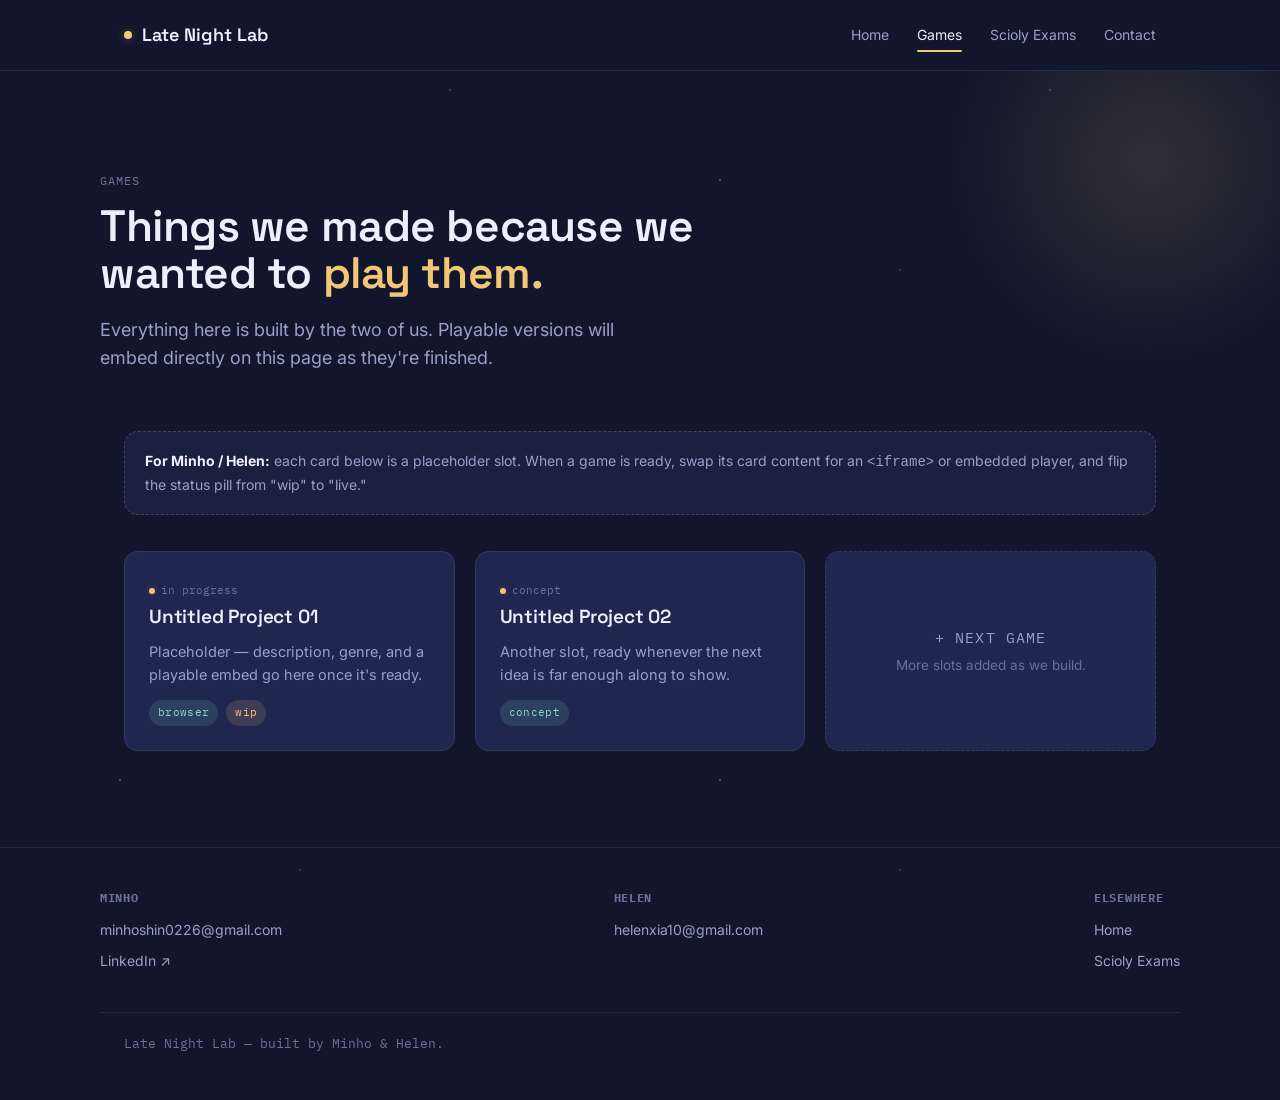
==== games.html @ dceb89b7 "Add files via upload" ====
<!DOCTYPE html>
<html lang="en">
<head>
<meta charset="UTF-8" />
<meta name="viewport" content="width=device-width, initial-scale=1.0" />
<title>Games — Late Night Lab</title>
<meta name="description" content="Games made by Minho and Helen." />
<link rel="preconnect" href="https://fonts.googleapis.com">
<link href="https://fonts.googleapis.com/css2?family=Space+Grotesk:wght@500;600;700&family=Inter:wght@400;500;600&family=IBM+Plex+Mono:wght@400;500&display=swap" rel="stylesheet">
<link rel="stylesheet" href="styles.css" />
</head>
<body>

<header class="site-header">
  <div class="nav-row">
    <a href="index.html" class="brand"><span class="dot"></span> Late Night Lab</a>
    <button class="menu-toggle" aria-label="Toggle menu" aria-expanded="false">Menu</button>
    <nav class="main-nav">
      <a href="index.html">Home</a>
      <a href="games.html" class="active">Games</a>
      <a href="scioly.html">Scioly Exams</a>
      <a href="index.html#contact">Contact</a>
    </nav>
  </div>
</header>

<section class="hero" style="padding-bottom: 32px;">
  <div class="glow" aria-hidden="true"></div>
  <div class="hero-inner">
    <p class="label">Games</p>
    <h1 style="font-size: clamp(30px, 5vw, 44px);">Things we made because we wanted to <span class="accent">play them.</span></h1>
    <p class="sub">Everything here is built by the two of us. Playable versions will embed directly on this page as they're finished.</p>
  </div>
</section>

<section class="section" style="padding-top: 8px;">
  <div class="wrap">

    <div class="note-box">
      <strong>For Minho / Helen:</strong> each card below is a placeholder slot. When a game is ready, swap its card content for an <code>&lt;iframe&gt;</code> or embedded player, and flip the status pill from "wip" to "live."
    </div>

    <div class="grid">

      <div class="card">
        <span class="status-pill wip"><span class="dot"></span>in progress</span>
        <h3>Untitled Project 01</h3>
        <p>Placeholder — description, genre, and a playable embed go here once it's ready.</p>
        <div class="tag-row">
          <span class="tag">browser</span>
          <span class="tag amber">wip</span>
        </div>
      </div>

      <div class="card">
        <span class="status-pill wip"><span class="dot"></span>concept</span>
        <h3>Untitled Project 02</h3>
        <p>Another slot, ready whenever the next idea is far enough along to show.</p>
        <div class="tag-row">
          <span class="tag">concept</span>
        </div>
      </div>

      <div class="card" style="display: flex; align-items: center; justify-content: center; text-align: center; border-style: dashed; min-height: 180px;">
        <div>
          <p class="label" style="margin-bottom: 6px;">+ next game</p>
          <p style="color: var(--text-faint); font-size: 13.5px; margin: 0;">More slots added as we build.</p>
        </div>
      </div>

    </div>
  </div>
</section>

<footer id="contact">
  <div class="footer-inner">
    <div class="footer-col">
      <h4>Minho</h4>
      <a href="mailto:minhoshin0226@gmail.com">minhoshin0226@gmail.com</a>
      <a href="https://www.linkedin.com/in/minho-shin-3a4a04366" target="_blank" rel="noopener">LinkedIn ↗</a>
    </div>
    <div class="footer-col">
      <h4>Helen</h4>
      <a href="mailto:helenxia10@gmail.com">helenxia10@gmail.com</a>
    </div>
    <div class="footer-col">
      <h4>Elsewhere</h4>
      <a href="index.html">Home</a>
      <a href="scioly.html">Scioly Exams</a>
    </div>
  </div>
  <div class="footer-bottom wrap">Late Night Lab — built by Minho &amp; Helen.</div>
</footer>

<script src="nav.js"></script>
</body>
</html>
---- styles.css ----
/* ============================================
   Late Night Lab — shared styles
   Palette: after-hours study desk, ink navy + lamp glow
   ============================================ */

:root {
  --bg: #12162c;
  --bg-elevated: #1a2040;
  --bg-card: #1f2650;
  --bg-card-hover: #262e5e;
  --border: rgba(237, 239, 255, 0.09);
  --border-strong: rgba(237, 239, 255, 0.18);
  --text: #edeffb;
  --text-muted: #9a9fc9;
  --text-faint: #6b709a;
  --amber: #f3c675;
  --amber-soft: rgba(243, 198, 117, 0.14);
  --mint: #86d9c4;
  --mint-soft: rgba(134, 217, 196, 0.14);
  --radius: 14px;
  --radius-sm: 8px;
  --max-w: 1080px;
}

* { box-sizing: border-box; }

html { scroll-behavior: smooth; }

body {
  margin: 0;
  background: var(--bg);
  color: var(--text);
  font-family: "Inter", -apple-system, BlinkMacSystemFont, "Segoe UI", sans-serif;
  font-size: 16px;
  line-height: 1.6;
  -webkit-font-smoothing: antialiased;
  position: relative;
  min-height: 100vh;
}

/* --- starfield backdrop --- */
body::before {
  content: "";
  position: fixed;
  inset: 0;
  z-index: 0;
  pointer-events: none;
  background-image:
    radial-gradient(1.5px 1.5px at 20% 30%, rgba(237,239,255,0.5) 50%, transparent 51%),
    radial-gradient(1.5px 1.5px at 75% 15%, rgba(237,239,255,0.35) 50%, transparent 51%),
    radial-gradient(1px 1px at 60% 70%, rgba(237,239,255,0.4) 50%, transparent 51%),
    radial-gradient(1px 1px at 90% 60%, rgba(237,239,255,0.3) 50%, transparent 51%),
    radial-gradient(1.5px 1.5px at 35% 85%, rgba(237,239,255,0.3) 50%, transparent 51%),
    radial-gradient(1px 1px at 10% 65%, rgba(237,239,255,0.35) 50%, transparent 51%),
    radial-gradient(1.5px 1.5px at 50% 45%, rgba(237,239,255,0.25) 50%, transparent 51%),
    radial-gradient(1px 1px at 85% 90%, rgba(237,239,255,0.3) 50%, transparent 51%);
  background-repeat: repeat;
  background-size: 600px 600px;
  opacity: 0.6;
}

h1, h2, h3 {
  font-family: "Space Grotesk", "Inter", sans-serif;
  font-weight: 600;
  letter-spacing: -0.01em;
  margin: 0;
  color: var(--text);
}

a { color: inherit; text-decoration: none; }

.wrap {
  position: relative;
  z-index: 1;
  max-width: var(--max-w);
  margin: 0 auto;
  padding: 0 24px;
}

.label {
  font-family: "IBM Plex Mono", monospace;
  font-size: 12px;
  letter-spacing: 0.08em;
  text-transform: uppercase;
  color: var(--text-faint);
}

/* --- header / nav --- */
header.site-header {
  position: relative;
  z-index: 2;
  border-bottom: 1px solid var(--border);
}

.nav-row {
  display: flex;
  align-items: center;
  justify-content: space-between;
  padding: 20px 24px;
  max-width: var(--max-w);
  margin: 0 auto;
}

.brand {
  display: flex;
  align-items: center;
  gap: 10px;
  font-family: "Space Grotesk", sans-serif;
  font-weight: 600;
  font-size: 18px;
}

.brand .dot {
  width: 8px;
  height: 8px;
  border-radius: 50%;
  background: var(--amber);
  box-shadow: 0 0 8px 2px var(--amber-soft);
}

nav.main-nav {
  display: flex;
  gap: 28px;
  font-size: 14px;
  color: var(--text-muted);
}

nav.main-nav a {
  position: relative;
  padding: 4px 0;
  transition: color 0.2s ease;
}

nav.main-nav a:hover,
nav.main-nav a.active {
  color: var(--text);
}

nav.main-nav a.active::after {
  content: "";
  position: absolute;
  left: 0;
  right: 0;
  bottom: -2px;
  height: 2px;
  background: var(--amber);
  border-radius: 2px;
}

.menu-toggle {
  display: none;
  background: none;
  border: 1px solid var(--border-strong);
  border-radius: var(--radius-sm);
  color: var(--text);
  padding: 8px 10px;
  font-size: 14px;
  cursor: pointer;
}

/* --- hero --- */
.hero {
  position: relative;
  padding: 88px 24px 64px;
  text-align: left;
  overflow: hidden;
}

.hero .glow {
  position: absolute;
  top: -120px;
  right: -80px;
  width: 420px;
  height: 420px;
  border-radius: 50%;
  background: radial-gradient(circle, var(--amber-soft) 0%, transparent 70%);
  pointer-events: none;
  z-index: 0;
}

.hero-inner {
  position: relative;
  z-index: 1;
  max-width: var(--max-w);
  margin: 0 auto;
}

.hero h1 {
  font-size: clamp(36px, 6vw, 58px);
  line-height: 1.08;
  max-width: 720px;
}

.hero .accent {
  color: var(--amber);
}

.hero p.sub {
  margin-top: 18px;
  font-size: 18px;
  color: var(--text-muted);
  max-width: 560px;
}

.hero .cta-row {
  display: flex;
  gap: 14px;
  margin-top: 32px;
  flex-wrap: wrap;
}

/* --- buttons --- */
.btn {
  display: inline-flex;
  align-items: center;
  gap: 8px;
  padding: 12px 20px;
  border-radius: var(--radius-sm);
  font-size: 14px;
  font-weight: 500;
  border: 1px solid var(--border-strong);
  transition: transform 0.15s ease, border-color 0.15s ease, background 0.15s ease;
}

.btn-primary {
  background: var(--amber);
  color: #1a1608;
  border-color: var(--amber);
}

.btn-primary:hover { transform: translateY(-1px); filter: brightness(1.05); }

.btn-ghost {
  background: transparent;
  color: var(--text);
}

.btn-ghost:hover {
  border-color: var(--mint);
  color: var(--mint);
}

/* --- section --- */
.section {
  position: relative;
  z-index: 1;
  padding: 56px 24px;
}

.section-head {
  margin-bottom: 32px;
  max-width: 620px;
}

.section-head .label { margin-bottom: 10px; }

.section-head h2 {
  font-size: clamp(26px, 4vw, 34px);
}

.section-head p {
  color: var(--text-muted);
  margin-top: 10px;
}

/* --- card grid (used on home + games) --- */
.grid {
  display: grid;
  grid-template-columns: repeat(auto-fit, minmax(260px, 1fr));
  gap: 20px;
}

.card {
  background: var(--bg-card);
  border: 1px solid var(--border);
  border-radius: var(--radius);
  padding: 24px;
  transition: transform 0.18s ease, border-color 0.18s ease, background 0.18s ease;
}

.card:hover {
  transform: translateY(-3px);
  border-color: var(--border-strong);
  background: var(--bg-card-hover);
}

.card h3 {
  font-size: 19px;
  margin-bottom: 8px;
}

.card p {
  color: var(--text-muted);
  font-size: 14.5px;
  margin: 0 0 14px;
}

.tag-row {
  display: flex;
  gap: 8px;
  flex-wrap: wrap;
  margin-top: 12px;
}

.tag {
  font-family: "IBM Plex Mono", monospace;
  font-size: 11px;
  letter-spacing: 0.03em;
  padding: 4px 9px;
  border-radius: 20px;
  background: var(--mint-soft);
  color: var(--mint);
}

.tag.amber { background: var(--amber-soft); color: var(--amber); }

.status-pill {
  display: inline-flex;
  align-items: center;
  gap: 6px;
  font-family: "IBM Plex Mono", monospace;
  font-size: 11px;
  color: var(--text-faint);
}

.status-pill .dot {
  width: 6px;
  height: 6px;
  border-radius: 50%;
  background: var(--text-faint);
}

.status-pill.live .dot { background: var(--mint); box-shadow: 0 0 6px 1px var(--mint-soft); }
.status-pill.wip .dot { background: var(--amber); box-shadow: 0 0 6px 1px var(--amber-soft); }

/* --- about / people --- */
.people {
  display: grid;
  grid-template-columns: repeat(auto-fit, minmax(240px, 1fr));
  gap: 20px;
}

.person-card {
  background: var(--bg-elevated);
  border: 1px solid var(--border);
  border-radius: var(--radius);
  padding: 24px;
}

.person-card .initial {
  width: 44px;
  height: 44px;
  border-radius: 50%;
  display: flex;
  align-items: center;
  justify-content: center;
  font-family: "Space Grotesk", sans-serif;
  font-weight: 600;
  font-size: 16px;
  margin-bottom: 14px;
}

.person-card.minho .initial { background: var(--amber-soft); color: var(--amber); }
.person-card.helen .initial { background: var(--mint-soft); color: var(--mint); }

.person-card h3 { font-size: 18px; margin-bottom: 4px; }
.person-card .role { font-size: 13px; color: var(--text-faint); margin-bottom: 12px; }
.person-card p.bio { color: var(--text-muted); font-size: 14.5px; margin: 0; }

/* --- constellation divider (signature element) --- */
.constellation {
  position: relative;
  height: 1px;
  margin: 8px auto 0;
  max-width: var(--max-w);
}

.constellation svg { width: 100%; height: 40px; display: block; overflow: visible; }

/* --- exam list (scioly page) --- */
.exam-group {
  margin-bottom: 40px;
}

.exam-group h3 {
  font-size: 15px;
  font-family: "IBM Plex Mono", monospace;
  color: var(--text-faint);
  text-transform: uppercase;
  letter-spacing: 0.06em;
  margin-bottom: 14px;
  padding-bottom: 10px;
  border-bottom: 1px solid var(--border);
}

.exam-list {
  list-style: none;
  margin: 0;
  padding: 0;
  display: flex;
  flex-direction: column;
  gap: 2px;
}

.exam-list li a {
  display: flex;
  align-items: center;
  justify-content: space-between;
  gap: 12px;
  padding: 14px 16px;
  border-radius: var(--radius-sm);
  transition: background 0.15s ease, padding-left 0.15s ease;
}

.exam-list li a:hover {
  background: var(--bg-card);
  padding-left: 20px;
}

.exam-list .exam-name {
  font-size: 15px;
  color: var(--text);
}

.exam-list .exam-meta {
  font-family: "IBM Plex Mono", monospace;
  font-size: 11.5px;
  color: var(--text-faint);
  white-space: nowrap;
}

.exam-list .arrow {
  color: var(--text-faint);
  transition: transform 0.15s ease, color 0.15s ease;
}

.exam-list li a:hover .arrow {
  transform: translateX(3px);
  color: var(--mint);
}

.note-box {
  background: var(--bg-elevated);
  border: 1px dashed var(--border-strong);
  border-radius: var(--radius);
  padding: 18px 20px;
  color: var(--text-muted);
  font-size: 14px;
  margin-bottom: 36px;
}

.note-box strong { color: var(--text); }

/* --- footer --- */
footer {
  position: relative;
  z-index: 1;
  border-top: 1px solid var(--border);
  padding: 40px 24px 48px;
  margin-top: 40px;
}

.footer-inner {
  max-width: var(--max-w);
  margin: 0 auto;
  display: flex;
  flex-wrap: wrap;
  justify-content: space-between;
  gap: 24px;
}

.footer-col h4 {
  font-family: "IBM Plex Mono", monospace;
  font-size: 12px;
  text-transform: uppercase;
  letter-spacing: 0.06em;
  color: var(--text-faint);
  margin: 0 0 12px;
}

.footer-col a, .footer-col p {
  display: block;
  font-size: 14px;
  color: var(--text-muted);
  margin: 0 0 8px;
  transition: color 0.15s ease;
}

.footer-col a:hover { color: var(--amber); }

.footer-bottom {
  max-width: var(--max-w);
  margin: 32px auto 0;
  padding-top: 20px;
  border-top: 1px solid var(--border);
  font-size: 12.5px;
  color: var(--text-faint);
  font-family: "IBM Plex Mono", monospace;
}

/* --- responsive --- */
@media (max-width: 720px) {
  nav.main-nav {
    position: absolute;
    top: 64px;
    left: 0;
    right: 0;
    background: var(--bg-elevated);
    flex-direction: column;
    padding: 16px 24px;
    gap: 16px;
    border-bottom: 1px solid var(--border);
    display: none;
  }
  nav.main-nav.open { display: flex; }
  .menu-toggle { display: inline-flex; }
  .hero { padding: 56px 20px 40px; }
  .footer-inner { flex-direction: column; }
}

@media (prefers-reduced-motion: reduce) {
  * { transition: none !important; scroll-behavior: auto !important; }
}

/* focus visibility */
a:focus-visible, button:focus-visible {
  outline: 2px solid var(--mint);
  outline-offset: 2px;
}
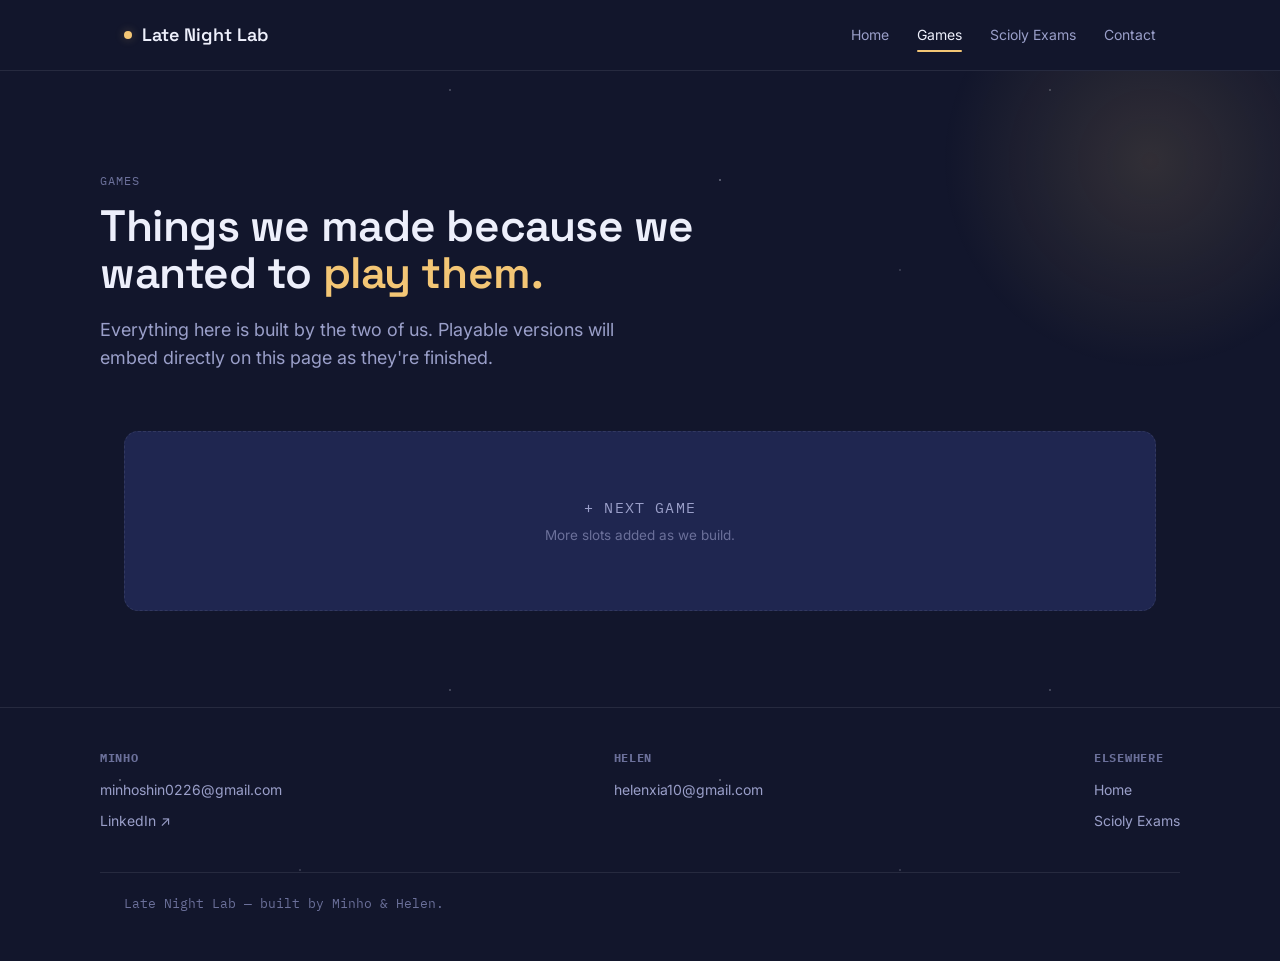
==== commit 9e576617: "Modify game page title and meta description Updated title and description meta tags. Commented out i" ====
--- a/games.html
+++ b/games.html
@@ -3,8 +3,8 @@
 <head>
 <meta charset="UTF-8" />
 <meta name="viewport" content="width=device-width, initial-scale=1.0" />
-<title>Games — Late Night Lab</title>
-<meta name="description" content="Games made by Minho and Helen." />
+<title>Games — M&H</title>
+<meta name="description" content="Games made by us :D" />
 <link rel="preconnect" href="https://fonts.googleapis.com">
 <link href="https://fonts.googleapis.com/css2?family=Space+Grotesk:wght@500;600;700&family=Inter:wght@400;500;600&family=IBM+Plex+Mono:wght@400;500&display=swap" rel="stylesheet">
 <link rel="stylesheet" href="styles.css" />
@@ -36,12 +36,11 @@
 <section class="section" style="padding-top: 8px;">
   <div class="wrap">
 
-    <div class="note-box">
-      <strong>For Minho / Helen:</strong> each card below is a placeholder slot. When a game is ready, swap its card content for an <code>&lt;iframe&gt;</code> or embedded player, and flip the status pill from "wip" to "live."
-    </div>
+      <!-- <strong>For Minho / Helen:</strong> each card below is a placeholder slot. When a game is ready, swap its card content for an <code>&lt;iframe&gt;</code> or embedded player, and flip the status pill from "wip" to "live." -->
+
 
     <div class="grid">
-
+<!--
       <div class="card">
         <span class="status-pill wip"><span class="dot"></span>in progress</span>
         <h3>Untitled Project 01</h3>
@@ -60,7 +59,7 @@
           <span class="tag">concept</span>
         </div>
       </div>
-
+-->
       <div class="card" style="display: flex; align-items: center; justify-content: center; text-align: center; border-style: dashed; min-height: 180px;">
         <div>
           <p class="label" style="margin-bottom: 6px;">+ next game</p>
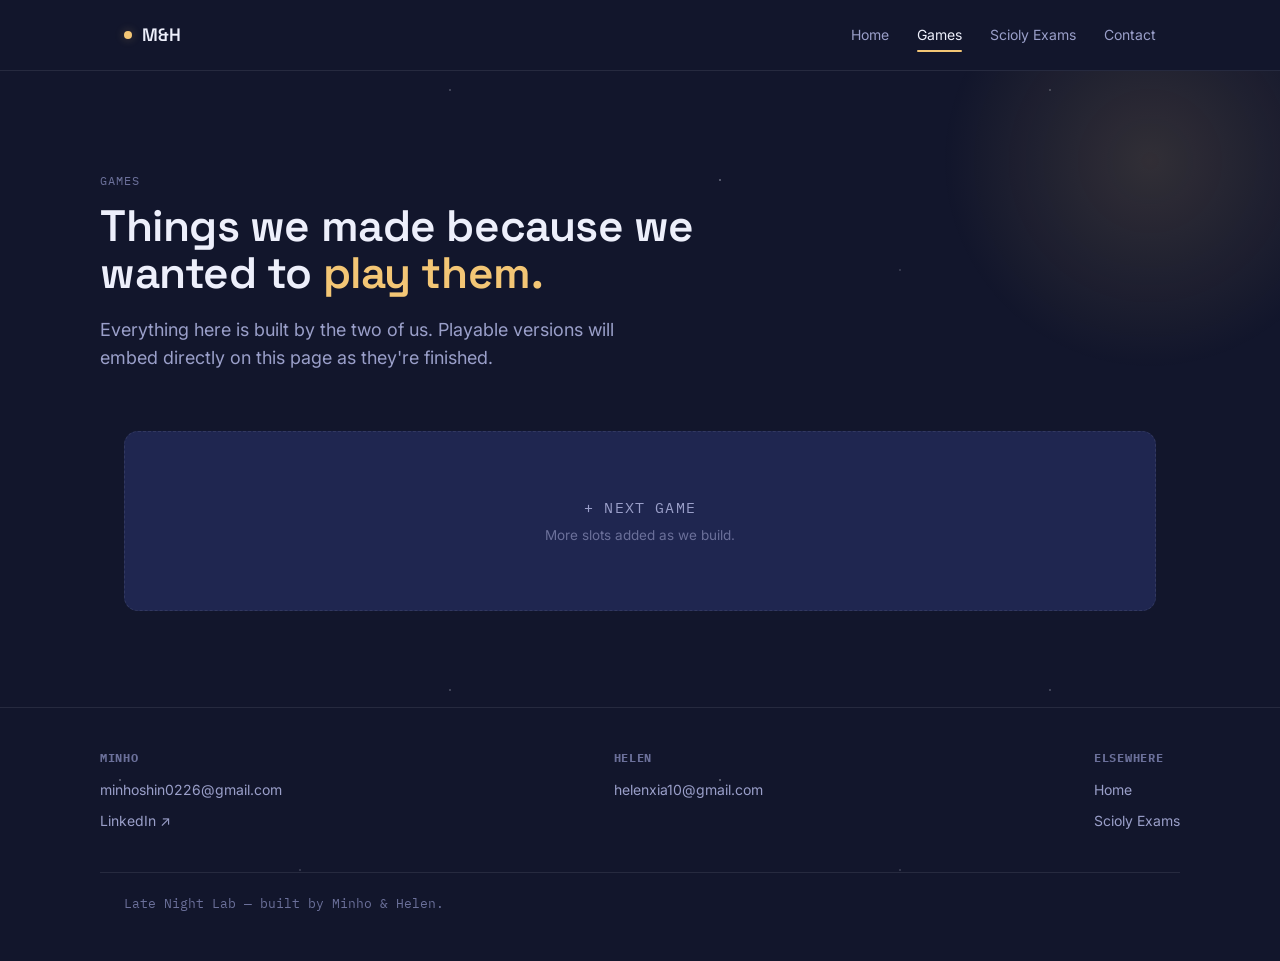
==== commit 7a59d276: "Update brand name in header link" ====
--- a/games.html
+++ b/games.html
@@ -13,7 +13,7 @@
 
 <header class="site-header">
   <div class="nav-row">
-    <a href="index.html" class="brand"><span class="dot"></span> Late Night Lab</a>
+    <a href="index.html" class="brand"><span class="dot"></span>M&H</a>
     <button class="menu-toggle" aria-label="Toggle menu" aria-expanded="false">Menu</button>
     <nav class="main-nav">
       <a href="index.html">Home</a>
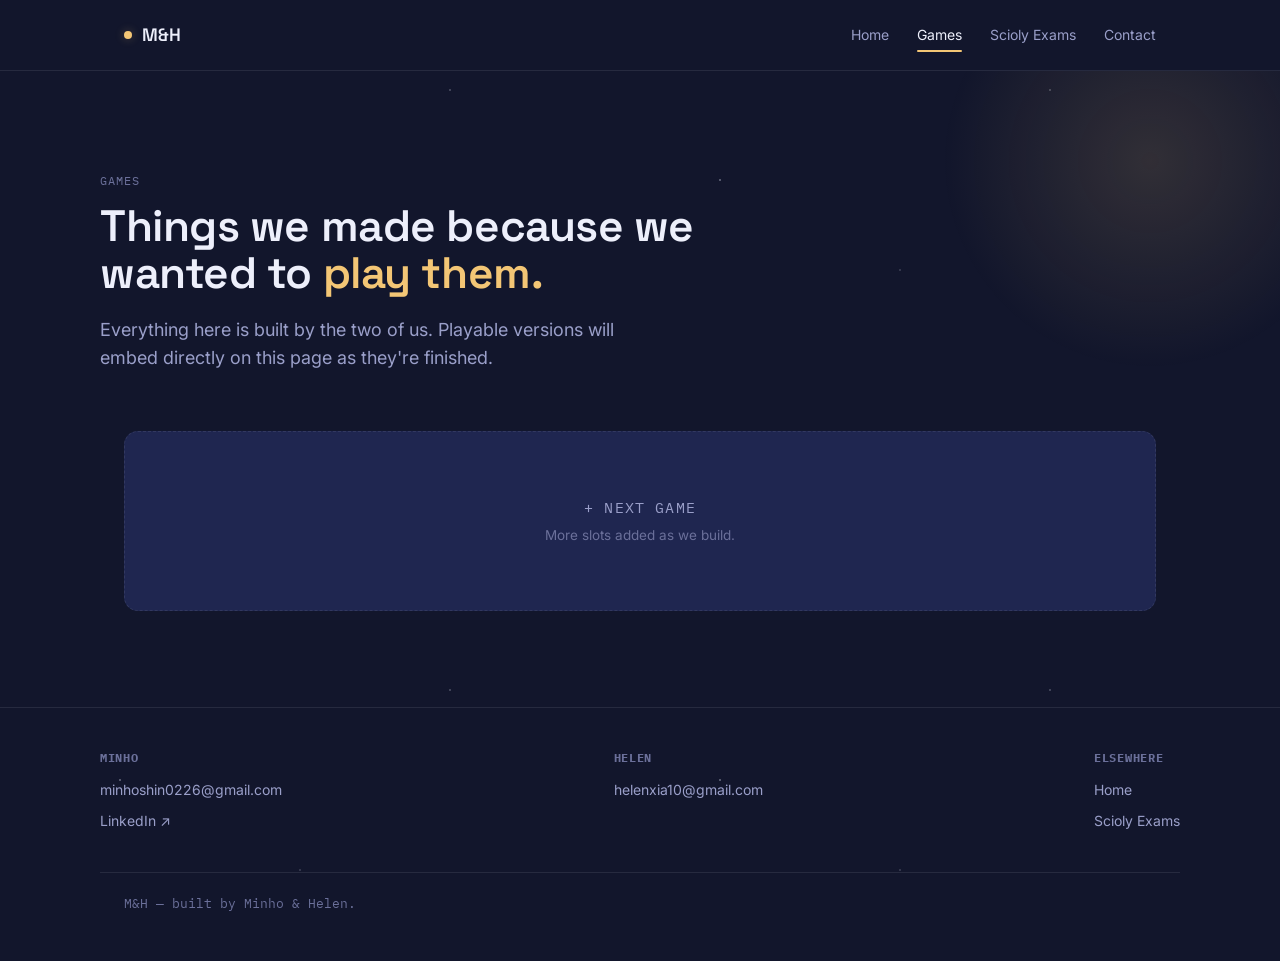
==== commit 2756f367: "Update footer text in games.html" ====
--- a/games.html
+++ b/games.html
@@ -88,7 +88,7 @@
       <a href="scioly.html">Scioly Exams</a>
     </div>
   </div>
-  <div class="footer-bottom wrap">Late Night Lab — built by Minho &amp; Helen.</div>
+  <div class="footer-bottom wrap">M&H — built by Minho &amp; Helen.</div>
 </footer>
 
 <script src="nav.js"></script>
